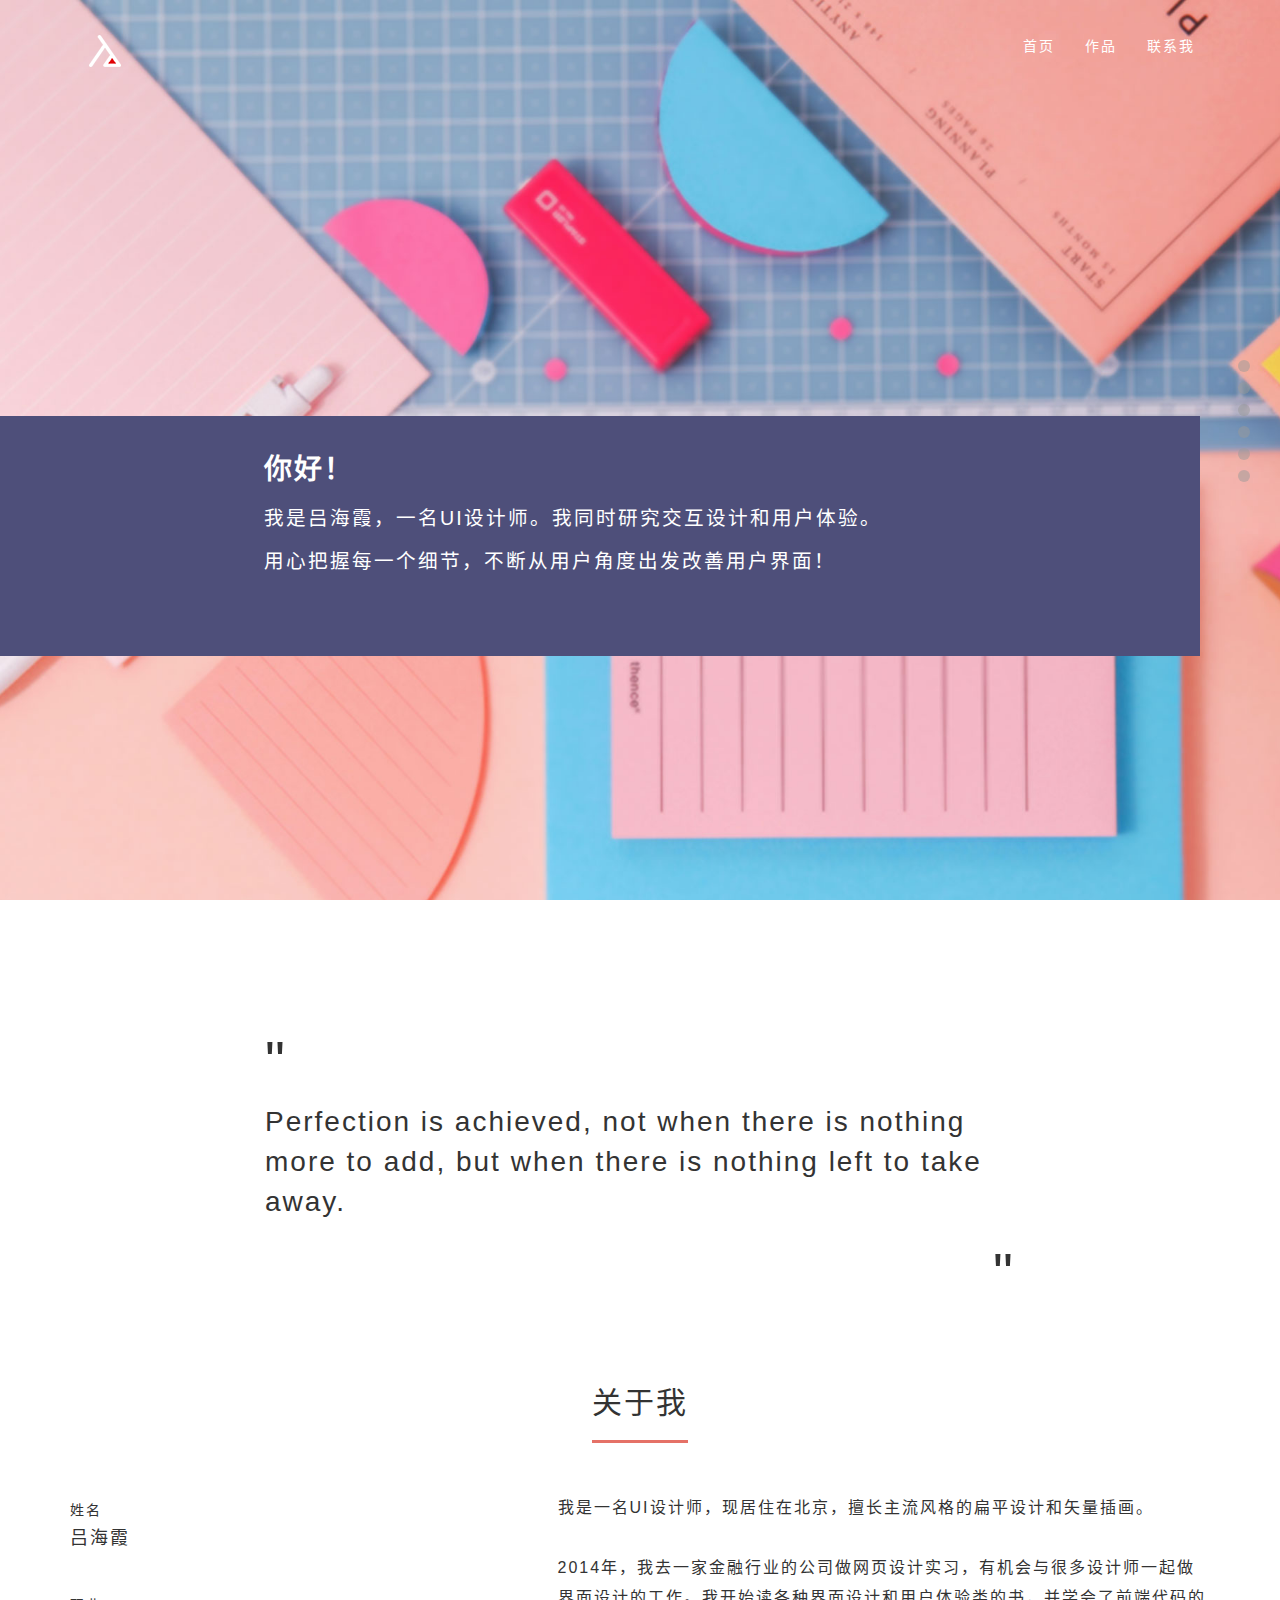
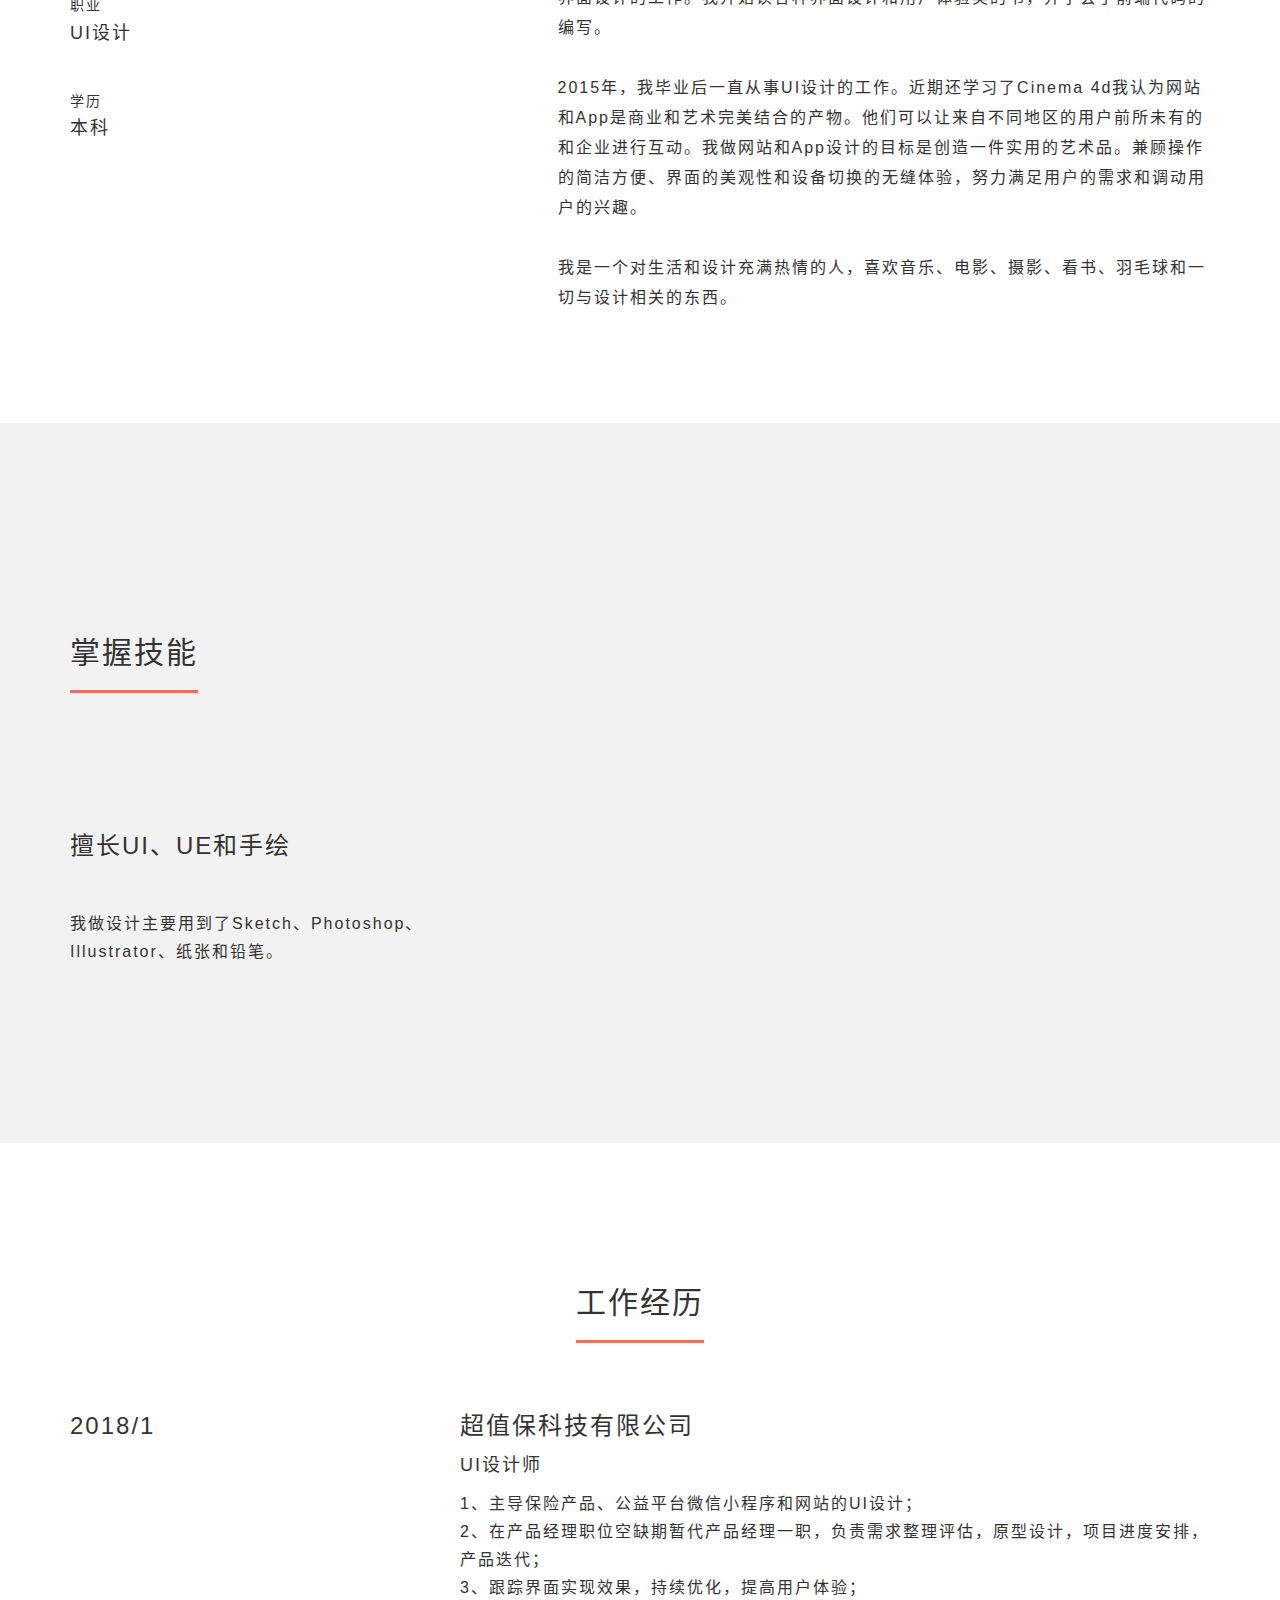
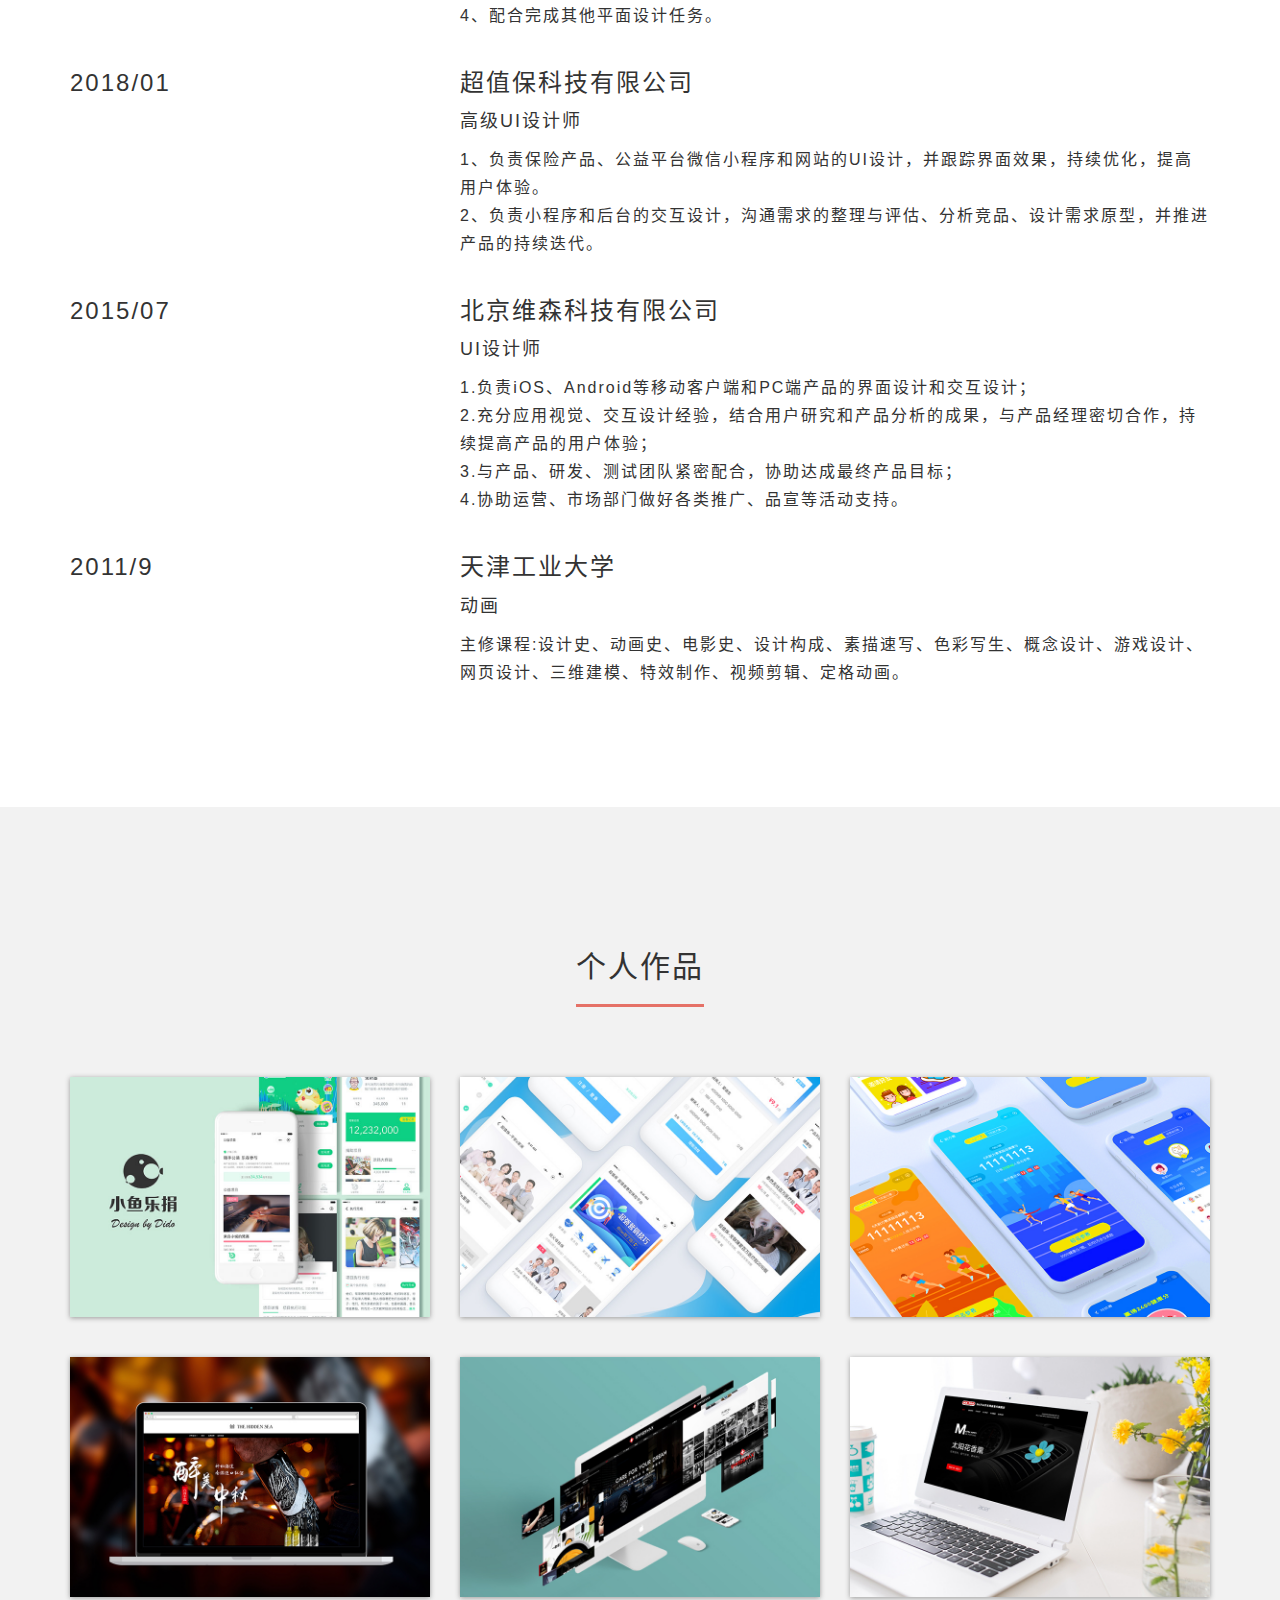
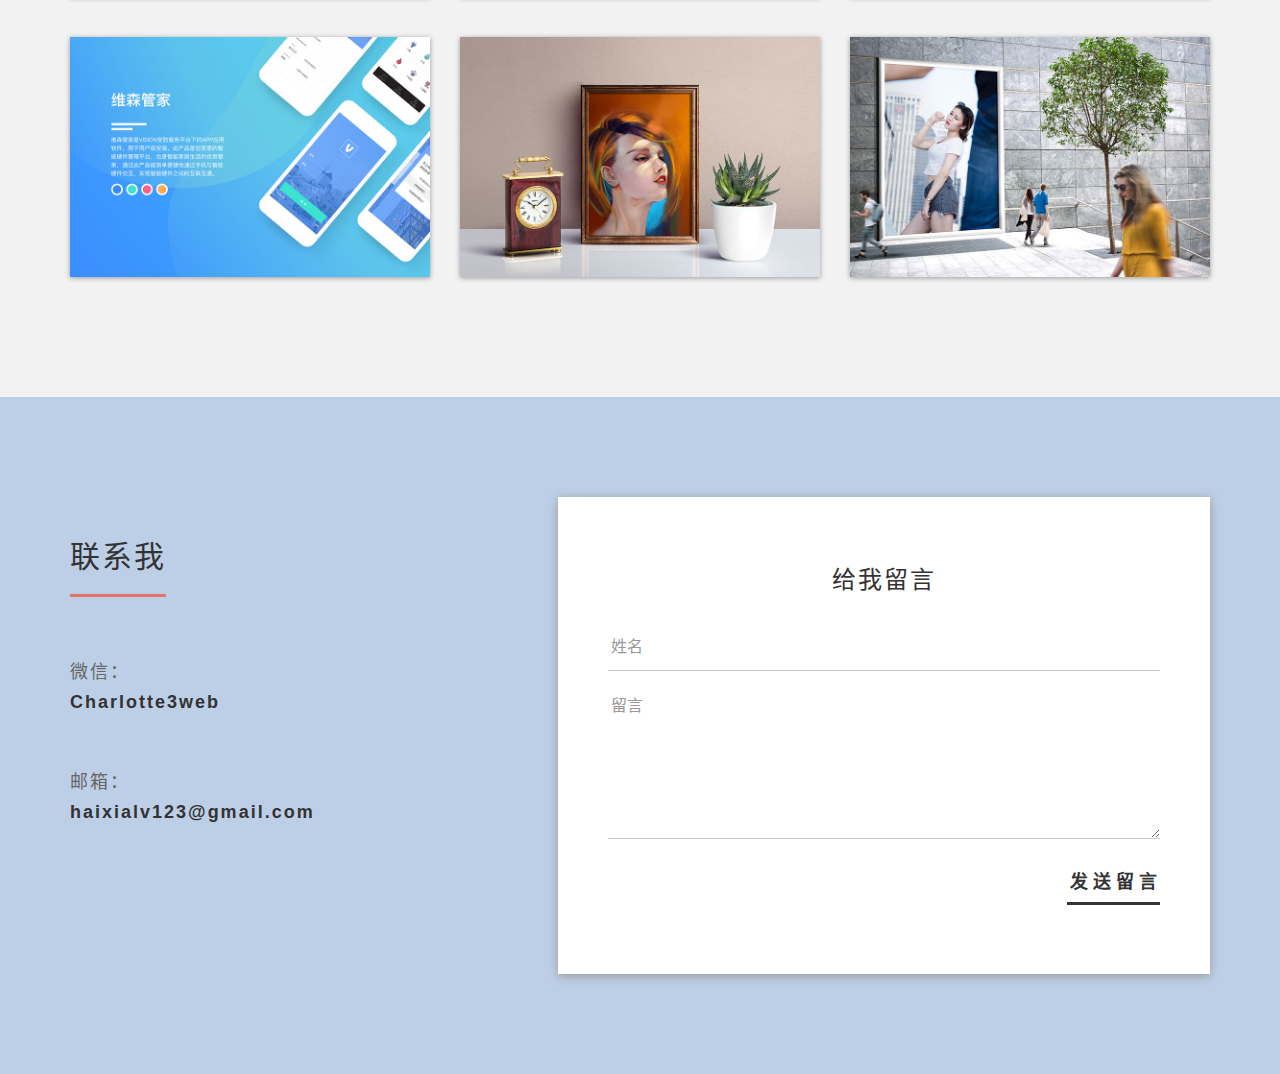
==== index.html @ aa34db51 "Update index.html" ====
<!DOCTYPE html>
<html lang="zh-CN">

	<head>
		<meta charset="utf-8">
		<meta http-equiv="X-UA-Compatible" content="IE=edge">
		<meta name="viewport" content="width=device-width, initial-scale=1">
		<!-- 上述3个meta标签*必须*放在最前面，任何其他内容都*必须*跟随其后！ -->
		<title>吕海霞|CV</title>
		<link rel="shortcut icon" href="favicon.ico" />
		<link rel="bookmark" href="favicon.ico" />

		<!-- Bootstrap -->
		<link href="css/bootstrap.css" rel="stylesheet">
		<!-- my css -->
		<link href="css/main.css" rel="stylesheet">
	</head>

	<body data-spy="scroll" data-target="#myScrollspy" data-offset="20">
		<!--侧边定位-->
		<nav id="myScrollspy">
			<ul class="nav nav-pills nav-stacked">
				<li>
					<a href="#item1" class="active"></a>
				</li>
				<li>
					<a href="#item2"></a>
				</li>
				<li>
					<a href="#item3"></a>
				</li>
				<li>
					<a href="#item4"></a>
				</li>
				<li>
					<a href="#item5"></a>
				</li>
				<li>
					<a href="#item6"></a>
				</li>
			</ul>
		</nav>
		<div id="item1">
			<!--nav-->
			<nav class="navbar navbar-inverse bg-transparent" id="navBar">
				<div class="container">
					<div class="navbar-header">
						<button type="button" class="navbar-toggle collapsed" data-toggle="collapse" data-target="#bs-example-navbar-collapse-1" aria-expanded="false">
				        <span class="sr-only">Toggle navigation</span>
				        <span class="icon-bar"></span>
				        <span class="icon-bar"></span>
				        <span class="icon-bar"></span>
				    </button>
						<a class="navbar-brand" href="index.html"><img src="img/logo-white.png" class="logo" /></a>
					</div>

					<div class="collapse navbar-collapse" id="bs-example-navbar-collapse-1">
						<ul class="nav navbar-nav navbar-right" id="menu">
							<li>
								<a href="index.html">首页 <span class="sr-only">(current)</span></a>
							</li>
							<li>
								<a href="#item5">作品</a>
							</li>
							<li>
								<a href="#item6">联系我</a>
							</li>
						</ul>
					</div>
				</div>
			</nav>
			<!--end nav-->

			<!--section 1-->
			<div class="auther-name">
				<div class="me container">
					<div class="row">
						<h1>你好！</h1>
						<p>我是吕海霞<span class="hid">，一名UI设计师。我同时研究交互设计和用户体验。</span></p>
						<p class="hid">用心把握每一个细节，不断从用户角度出发改善用户界面！</p>
					</div>
				</div>
			</div>
		</div>

		<!--about me-->
		<div class="container" id="item2">
			<div class="row">
				<blockquote class="col-md-offset-2 col-md-8">
					<h1>"</h1>Perfection is achieved, not when there is nothing more to add, but when there is nothing left to take away.
					<h1 class="text-right">"</h1></blockquote>
			</div>
			<div class="row">
				<div class="col-md-12 title">
					<h2>关于我</h2>
				</div>
			</div>
			<div class="row myself">

				<div class="col-md-5">
					<h5>姓名</h5>
					<h4>吕海霞</h4>
					<h5>职业</h5>
					<h4>UI设计</h4>
					<h5>学历</h5>
					<h4>本科</h4>
				</div>
				<div class="col-md-7">

					<p>我是一名UI设计师，现居住在北京，擅长主流风格的扁平设计和矢量插画。
						<span class="hid"><br/> <br/>2014年，我去一家金融行业的公司做网页设计实习，有机会与很多设计师一起做界面设计的工作。我开始读各种界面设计和用户体验类的书，并学会了前端代码的编写。</span>
						<br/> <br/><span class="hid">2015年，我毕业后一直从事UI设计的工作。近期还学习了Cinema 4d</span>我认为网站和App是商业和艺术完美结合的产物。他们可以让来自不同地区的用户前所未有的和企业进行互动。我做网站和App设计的目标是创造一件实用的艺术品。兼顾操作的简洁方便、界面的美观性和设备切换的无缝体验，努力满足用户的需求和调动用户的兴趣。
						<br/><br/> 我是一个对生活和设计充满热情的人，喜欢音乐、电影、摄影、看书、羽毛球和一切与设计相关的东西。
					</p>
				</div>
			</div>
		</div>

		<!--item3-->
		<div id="item3">
			<div class="container">
				<div class="row">
					<div class="col-md-4 title">
						<h2>掌握技能</h2>
						<h3>擅长UI、UE和手绘</h3>
						<p>我做设计主要用到了Sketch、Photoshop、Illustrator、纸张和铅笔。</p>
					</div>
					<div class="col-md-8">
						<div id="main"></div>
					</div>
				</div>
			</div>
		</div>

		<!--item4-->
		<div class="container" id="item4">
			<div class="row">
				<div class="col-md-12  title">
					<h2>工作经历</h2>
				</div>
			</div>
			
			<div class="row experience">
				<div class="col-md-4">
					<h3>2018/1</h3>
				</div>
				<div class="col-md-8">
					<h3>超值保科技有限公司</h3>
					<h4>UI设计师 </h4>
					<p> 1、主导保险产品、公益平台微信小程序和网站的UI设计；<br/>
					2、在产品经理职位空缺期暂代产品经理一职，负责需求整理评估，原型设计，项目进度安排，产品迭代；<br/>
					3、跟踪界面实现效果，持续优化，提高用户体验； <br/>
					4、配合完成其他平面设计任务。<br/>
					</p>
				</div>
			</div>
			
			<div class="row experience">
				<div class="col-md-4">
					<h3>2018/01</h3>
				</div>
				<div class="col-md-8">

					<h3>超值保科技有限公司</h3>
					<h4>高级UI设计师</h4>
					<p>
					1、负责保险产品、公益平台微信小程序和网站的UI设计，并跟踪界面效果，持续优化，提高用户体验。<br/>
2、负责小程序和后台的交互设计，沟通需求的整理与评估、分析竞品、设计需求原型，并推进产品的持续迭代。<br/>
					</p>
				</div>
			</div>
			<div class="row experience">
				<div class="col-md-4">
					<h3>2015/07</h3>
				</div>
				<div class="col-md-8">
					<h3>北京维森科技有限公司</h3>
					<h4>UI设计师  </h4>
					<p>
					1.负责iOS、Android等移动客户端和PC端产品的界面设计和交互设计；<br/>
					2.充分应用视觉、交互设计经验，结合用户研究和产品分析的成果，与产品经理密切合作，持续提高产品的用户体验；<br/>
					3.与产品、研发、测试团队紧密配合，协助达成最终产品目标；<br/>
					4.协助运营、市场部门做好各类推广、品宣等活动支持。<br/>
					</p>
				</div>
			</div>

			<div class="row experience">
				<div class="col-md-4">
					<h3>2011/9</h3>
				</div>
				<div class="col-md-8">
					<h3>天津工业大学</h3>
					<h4>动画</h4>
					<p> 主修课程:设计史、动画史、电影史、设计构成、素描速写、色彩写生、概念设计、游戏设计、网页设计、三维建模、特效制作、视频剪辑、定格动画。
					</p>
				</div>
			</div>
		</div>
		<!--item5-->
		<div id="item5">
			<div class="container">
				<div class="row">
					<div class="col-md-12  title">
						<h2>个人作品</h2>
					</div>

					<div class="col-lg-4 col-md-6 col-sm-12">
						<figure class="effect-pic">
							<img src="img/pic1.jpg" class="img-responsive">
							<figcaption class="text-center">
								<p>小鱼乐捐Applet</p>
								<a href="fish.html"></a>
							</figcaption>
						</figure>
					</div>
					
					<div class="col-lg-4 col-md-6 col-sm-12">
						<figure class="effect-pic">
							<img src="img/pic2.jpg" class="img-responsive">
							<figcaption class="text-center">
								<p>超值保Applet</p>
								<a href="chaozhibao.html"></a>
							</figcaption>
						</figure>
					</div>
					<div class="col-lg-4 col-md-6 col-sm-12">
						<figure class="effect-pic">
							<img src="img/pic3.jpg" class="img-responsive">
							<figcaption class="text-center">
								<p>步步得宝Applet</p>
								<a href="walk.html"> </a>
							</figcaption>
						</figure>
					</div>

					<div class="col-lg-4 col-md-6 col-sm-12">
						<figure class="effect-pic">
							<img src="img/pic4.jpg" class="img-responsive">
							<figcaption class="text-center">
								<p>神秘海道店铺</p>
								<a href="hiddensea.html"></a>
							</figcaption>
						</figure>
					</div>
					<div class="col-lg-4 col-md-6 col-sm-12">
						<figure class="effect-pic">
							<img src="img/pic5.jpg" class="img-responsive">
							<figcaption class="text-center">
								<p>史维克斯店铺</p>
								<a href="swissvax.html" class="work-protect"></a>
							</figcaption>
						</figure>
					</div>
					<div class="col-lg-4 col-md-6 col-sm-12">
						<figure class="effect-pic">
							<img src="img/pic6.jpg" class="img-responsive">
							<figcaption class="text-center">
								<p>曼芙丽店铺</p>
								<a href="mafra.html"> </a>
							</figcaption>
						</figure>
					</div>
					<div class="col-lg-4 col-md-6 col-sm-12">
						<figure class="effect-pic">
							<img src="img/pic7.jpg" class="img-responsive">
							<figcaption class="text-center">
								<p>家居安防APP</p>
								<a href="wood.html"> </a>
							</figcaption>
						</figure>
					</div>
					<div class="col-lg-4 col-md-6 col-sm-12">
						<figure class="effect-pic">
							<img src="img/pic8.jpg" class="img-responsive">
							<figcaption class="text-center">
								<p>插画作品</p>
								<a href="drawing.html"></a>
							</figcaption>
						</figure>
					</div>
					<div class="col-lg-4 col-md-6 col-sm-12">
						<figure class="effect-pic">
							<img src="img/pic9.jpg" class="img-responsive">
							<figcaption class="text-center">
								<p>摄影作品</p>
								<a href="photogragh.html"> </a>
							</figcaption>
						</figure>
					</div>
				</div>
			</div>
		</div>

		<!--item6-->
		<div id="item6">
			<div class="container">
				<div class="row">
					<div class="col-md-5 title">
						<h2>联系我</h2>
						<h4>微信：<br/><span>Charlotte3web</span></h4>
						<h4>邮箱：<br/><span>haixialv123@gmail.com</span></h4>
					</div>
					<div class="col-md-7">
						<form class="message" name="sendmail" action="mailto:ying119@outlook.com">
							<h3 class="text-center">给我留言</h3>
							<div class="form-group">
								<input name='subject' type="text" class="form-control" id="inputName" placeholder="姓名">
							</div>
							<div class="form-group">
								<textarea name='body' type='text' value='use mailto sample' class="form-control message-text" placeholder="留言" rows="5"></textarea>
							</div>
							<button type="submit" class="btn btn-default sent">发&nbsp;送&nbsp;留&nbsp;言</button>
						</form>
					</div>
				</div>
			</div>
		</div>
		<!-- jQuery (necessary for Bootstrap's JavaScript plugins) -->
		<script src="js/jquery.min.js"></script>

		<!-- Include all compiled plugins (below), or include individual files as needed -->
		<script src="js/bootstrap.min.js"></script>

		<!--echarts-->
		<script src="js/echarts.js"></script>
		<script src="js/bar.js"></script>
		<script src="js/show_echarts.js"></script>

		<!-- my js -->
		<script src="js/my.js"></script>

		<!--[if lt IE 9]>
      <script src="//cdn.bootcss.com/html5shiv/3.7.2/html5shiv.min.js"></script>
      <script src="//cdn.bootcss.com/respond.js/1.4.2/respond.min.js"></script>
    <![endif]-->
	</body>

</html>
---- css/main.css ----
/*body*/

@media screen and (max-width: 767px) {
	.me p {
		padding-top: 0.3em;
		font-size: 1.8em;
		line-height: 1.6em;
	}
	.me h1 {
		margin-top: 1.2em;
		font-weight: bold;
		font-size: 3em;
	}
	#item1 {
		background-image: url(../img/bg-sm.jpg);
	}
	#menu a {
		border-bottom: 1px solid #ccc;
	}
	.bg-white {
		background: url(../img/bg-sm-nav.jpg);
	}
	.auther-name {
		width: 100%;
		height: 100%;
		top: 0;
		bottom: 0;
		right: 0;
		left: 0;
	}
	.me {
		height: 50%;
		width: 100%;
		text-align: center;
		top: 40%;
		bottom: 0;
		right: 0;
		left: 0;
	}
	.hid {
		display: none;
	}
	.me h1 {
		margin-top: 1.2em;
		line-height: 1.0em;
		margin-bottom: 0;
		margin-left: 10px;
	}
	blockquote {
		font-size: 2em;
	}
}

@media screen and (min-width: 768px) and (max-width:1899px) {
	.me p {
		padding-top: 0.3em;
		font-size: 1.4em;
		line-height: 1.4em;
	}
	.me h1 {
		margin-top: 1.2em;
		font-weight: bold;
		font-size: 2em;
	}
	#item1 {
		background-image: url(../img/bg.jpg);
	}
	.bg-white {
		background: url(../img/bg-nav.jpg);
	}
	.auther-name {
		width: 1200px;
		height: 240px;
		top: 36%;
		bottom: 0;
		right: 0;
		left: 0;
		background: #4e4f7a;
	}
	.me {
		height: 280px;
		width: 56%;
		min-width: 500px;
		top: 0;
		bottom: 0;
		right: 0;
		left: 0;
	}
	.me h1 {
		line-height: 1.4em;
	}
	blockquote {
		font-size: 2em;
	}
}

@media screen and (max-width: 1899px) {
	#item2,
	#item3,
	#item4,
	#item5,
	#item6 {
		padding-top: 100px;
		padding-bottom: 100px;
	}
}

@media screen and (min-width: 1900px) {
	#item2,
	#item3,
	#item4,
	#item5,
	#item6 {
		padding: 150px 0;
	}
	.me {
		margin: auto 0 auto 20%;
	}
	.me p {
		padding-top: 0.3em;
		font-size: 1.8em;
		line-height: 1.6em;
	}
	.me h1 {
		margin-top: 1.2em;
		font-weight: bold;
		font-size: 3em;
	}
	#item1 {
		background-image: url(../img/bg.jpg);
	}
	.bg-white {
		background: url(../img/bg-nav.jpg);
	}
	.auther-name {
		min-width: 500px;
		height: 380px;
		top: 40%;
		bottom: 0;
		right: 0;
		left: 0;
		background: #4e4f7a;
	}
	.me {
		height: 380px;
		width: 56%;
		min-width: 500px;
		top: 0;
		bottom: 0;
		right: 0;
		left: 0;
	}
	.me h1 {
		line-height: 1.8em;
	}
	blockquote {
		font-size: 3em;
	}
}

@media screen and (min-width: 1601px) {
	.container {
		width: 1400px;
	}
	.saying {
		width: 600px;
		margin: 0 auto;
	}
}

@media screen and (max-width: 991px) {
	#item3 .title {
		text-align: center;
	}
}

@media screen and (min-width: 992px) {
	#item3 h3 {
		margin-top: 90px;
		margin-bottom: 50px;
	}
}

body,
a {
	font-family: Tahoma, Arial, Helvetica, "Microsoft YaHei New", "Microsoft Yahei", "微软雅黑", STXihei, "华文细黑", SimSun, 宋体, sans-serif;
	;
}

body {
	background-repeat: no-repeat;
	background-size: 100%;
	letter-spacing: 2px;
}

.title h2 {
	display: inline-block;
	padding-bottom: 10px;
	border-bottom: 3px solid #e57167;
	margin-bottom: 50px;
	height: 80px;
	line-height: 80px;
}

#item2 .title,
#item4 .title,
#item5 .title {
	text-align: center;
}

p {
	font-size: 16px;
	line-height: 28px;
}


/*sidebar*/

#myScrollspy {
	position: fixed;
	top: 40%;
	right: 30px;
}

.nav-pills> li.active> a,
.nav-pills> li.active> a:hover,
.nav-pills> li.active> a:focus {
	background-color: #e10000;
}

.nav-pills> li> a {
	border-radius: 50%;
	background-color: #999;
	padding: 6px;
	margin-bottom: 10px;
	opacity: 0.5;
}


/*nav*/

#navBar {
	border-radius: 0;
}

.bg-transparent {
	background-color: rgba(255, 255, 255, 0);
}

.navbar-inverse .navbar-toggle {
	border: none;
}

.navbar-inverse .navbar-toggle:hover,
.navbar-inverse .navbar-toggle:focus {
	background-color: rgba(255, 255, 255, 0);
}

.navbar-inverse .navbar-toggle:hover .icon-bar,
.navbar-inverse .navbar-toggle:focus .icon-bar {
	background-color: #ccc;
}

.navbar-inverse .navbar-collapse,
.navbar-inverse .navbar-form {
	border-color: #fff;
}

.navbar {
	min-height: 80px;
	border: 1px solid transparent;
	margin-bottom: 0;
	text-align: center;
}

.navbar-toggle {
	padding: 9px 10px;
	margin-top: 32px;
	margin-right: 15px;
	margin-bottom: 32px;
}

.navbar-brand {
	padding: 34px;
}

.navbar-nav {
	margin: 0px -15px;
}

#menu a {
	color: #fff;
	line-height: 60px;
	background-color: transparent;
}

#menu a:hover {
	color: #e57167;
}

#menu a:active {
	color: #e10000;
}


/*section1*/

html,
body,
#item1 {
	height: 100%;
	margin: 0;
}

#item1 {
	background-position: center 0;
	background-repeat: no-repeat;
	background-size: cover;
	-webkit-background-size: cover;
	-o-background-size: cover;
	zoom: 1;
	background-attachment: fixed;
	width: 100%;
}

.auther-name {
	position: relative;
}

.me {
	position: absolute;
	color: #fff;
}

blockquote {
	text-justify: inter-ideograph;
	border: none;
}

blockquote h1 {
	font-size: 2em;
}


/*item2*/

.myself h4 {
	margin-top: 10px;
	margin-bottom: 50px;
}

.myself P {
	line-height: 30px;
}


/*item3*/

#item3 {
	background-color: #f2f2f2;
}

#main {
	height: 520px;
}

#item3 h2 {
	margin-top: 90px;
}


/*item4*/

#item4 h4 {
	height: 30px;
	line-height: 30px;
}

#item4 p {
	margin-bottom: 20px;
}


/*item5*/

#item5 {
	background-color: #f2f2f2;
}

figure {
	overflow: hidden;
	position: relative;
	width: 100%;
	box-shadow: 0 1px 5px #999;
	margin-top: 20px;
	margin-bottom: 20px;
}

.grid {
	transform: scale(1.5 1.5) translate(0, -50px);
}

figure:hover img,
figure:focus img {
	transition: width 1s, height 1s, opacity 1s;
	-moz-transition: width 1s, height 1s, opacity 1s, -moz-transform 1s;
	/* Firefox 4 */
	-webkit-transition: width 1s, height 1s, opacity 1s, -webkit-transform 1s;
	/* Safari and Chrome */
	-o-transition: width 1s, height 1s, opacity 1s, -o-transform 1s;
	/* Opera */
	transform: scale(1.1, 1.1);
	width: 100%;
	opacity: 0.3;
}

figcaption {
	color: #666;
	text-align: center;
}

figcaption p {
	opacity: 0;
	font-size: 40px;
}

figure:hover figcaption p {
	transition: opacity 1s;
	-moz-transition: opacity 1s, -moz-transform 1s;
	/* Firefox 4 */
	-webkit-transition: opacity 1s, -webkit-transform 1s;
	/* Safari and Chrome */
	-o-transition: opacity 1s, -o-transform 1s;
	/* Opera */
	margin-top: 22%;
	opacity: 1;
}

figcaption a {
	opacity: 0;
}

figcaption a,
figcaption {
	top: 0;
	left: 0;
	width: 100%;
	height: 100%;
	position: absolute;
}


/*item6*/

#item6 {
	background-color: #bdcfe7;
}

#item6 h4 {
	color: #666;
	margin-bottom: 50px;
	line-height: 30px;
}

#item6 h4 span {
	color: #333;
	font-weight: bold;
}

.message {
	box-shadow: 0 2px 10px #999;
	padding: 50px 50px 120px;
	background-color: #fff;
	clear: both;
}

.message h3 {
	padding-bottom: 20px;
}

.form-control {
	height: 48px;
	font-size: 16px;
	color: #333;
	border: none;
	border-bottom: 1px solid #ccc;
	border-radius: 0;
	padding: 6px 3px;
	box-shadow: none;
}

.form-control:focus {
	border: none;
	border-bottom: 1px solid #66afe9;
	box-shadow: none;
}

.message-text {
	line-height: 28px;
}

.sent {
	float: right;
	font-weight: bold;
	margin-top: 10px;
}

.btn-default {
	font-size: 18px;
	color: #333;
	background-color: #fff;
	border: none;
	border-bottom: 3px solid #333;
	border-radius: 0;
	padding: 6px 3px;
}

.btn-default:hover,
.btn-default:active:hover {
	color: #66afe9;
	background-color: #fff;
	border-color: #66afe9;
}

.btn-default:focus,
.btn-default:active:focus {
	color: #286090;
	background-color: #fff;
	border: none;
	border-bottom: 3px solid #286090;
	outline: none;
}

.btn-default:active {
	color: #286090;
	background-color: #fff;
	border-color: #286090;
	box-shadow: none;
}


/*展示图片*/

.pic-show2 {
	width: 100%;
	background: #fff;
	text-align: center;
}

.protect {
	margin: 0 auto;
}


/*====================================================
	作品
====================================================*/


/* main */

.bg-gray {
	background-color: #e4e4e4;
	
}

.margin-top {
	margin-top: 60px;
}

.work {
	padding: 50px;
	margin-bottom: 30px;
	background-color: #fff;
}

.mafra .work .img-responsive{
	margin-bottom: 0px;
	box-shadow: none;
}
.work .img-responsive{
	margin-bottom: 30px;
	box-shadow: 0 1px 0px #f8f8f8;
}

.my-pic {
	margin: 60px auto 20px;
	box-shadow: 0 1px 3px #e6e6e6;
}

.shadow {
	box-shadow: 0 1px 2px #ccc;
}

.date-sm {
	font-size: 1em;
	color: #999;
	height: 24px;
}


/* right */

.mybox {
	height: 412px;
	padding-top: 60px;
	position: relative;
}

.myself-text {
	width: 100%;
	height: 100%;
	position: absolute;
	top: 20%;
	left: 0;
}

.my-photo {
	width: 40%;
	max-width: 120px;
}

.color-red {
	width: 100%;
	background: #e57167;
	height: 39%;
	position: absolute;
	top: 0;
	left: 0;
}

.myself-text h4 {
	font-size: 1em;
	color: #666;
	padding-top: 20px;
}

.myself-text h5 {
	font-size: 1.2em;
	padding-top: 20px;
}

.line {
	border-bottom: 1px solid #e4e4e4;
	height: 68px
}

.work-title {
	height: 48px;
	border-bottom: 1px solid #e57167;
	display: inline-block;
	*display: inline;
	*zoom: 1;
}

.recommend-work {
	margin-top: 18px;
}

.recommend-work a {
	color: #333;
	line-height: 36px;
	font-size: 1.2em;
}

.recommend-work a:hover {
	text-decoration: none;
	color: #e57167;
}

.recommend-work a:active {
	color: #e10000;
}


/* footer */

.footer {
	background-color: #666;
	margin-top: 80px;
	padding: 30px 0;
}

.copyright {
	color: #999;
	font-size: 1.2em;
}

.copyright img {
	margin-top: -4px;
}
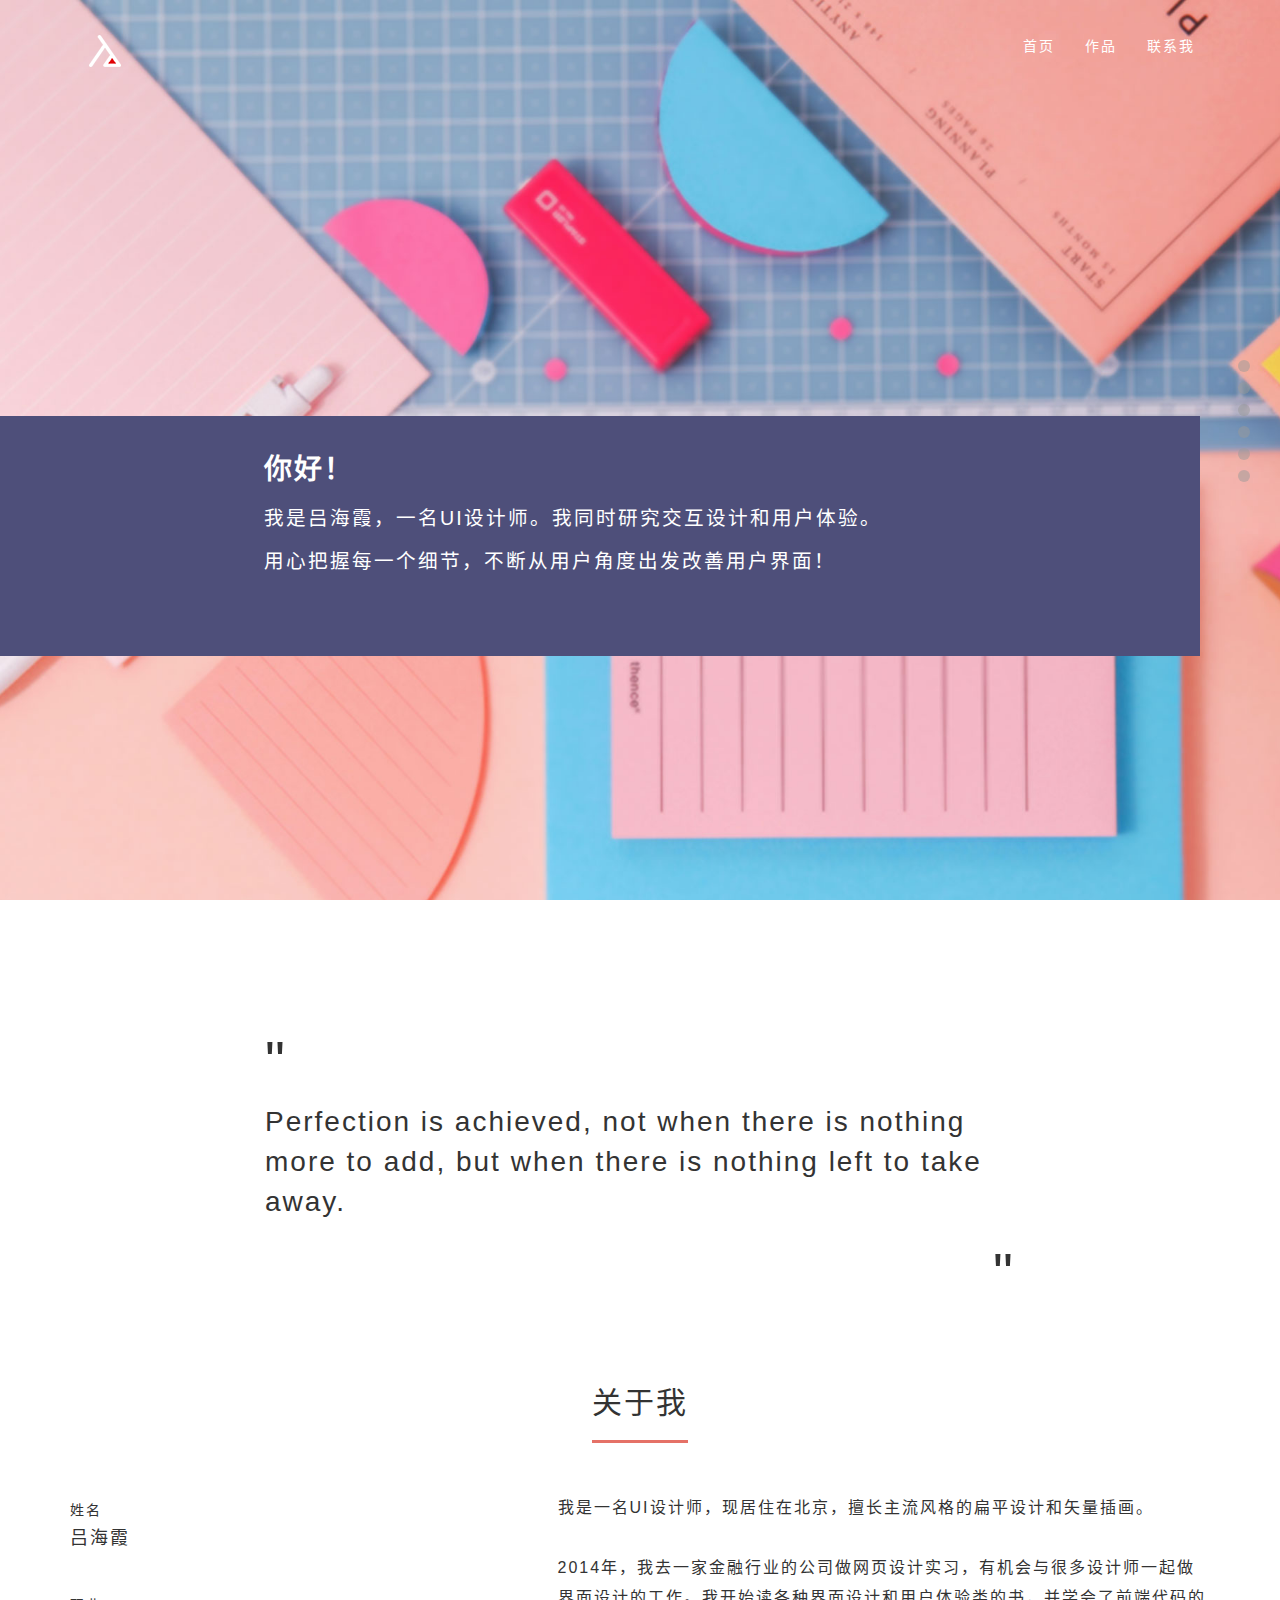
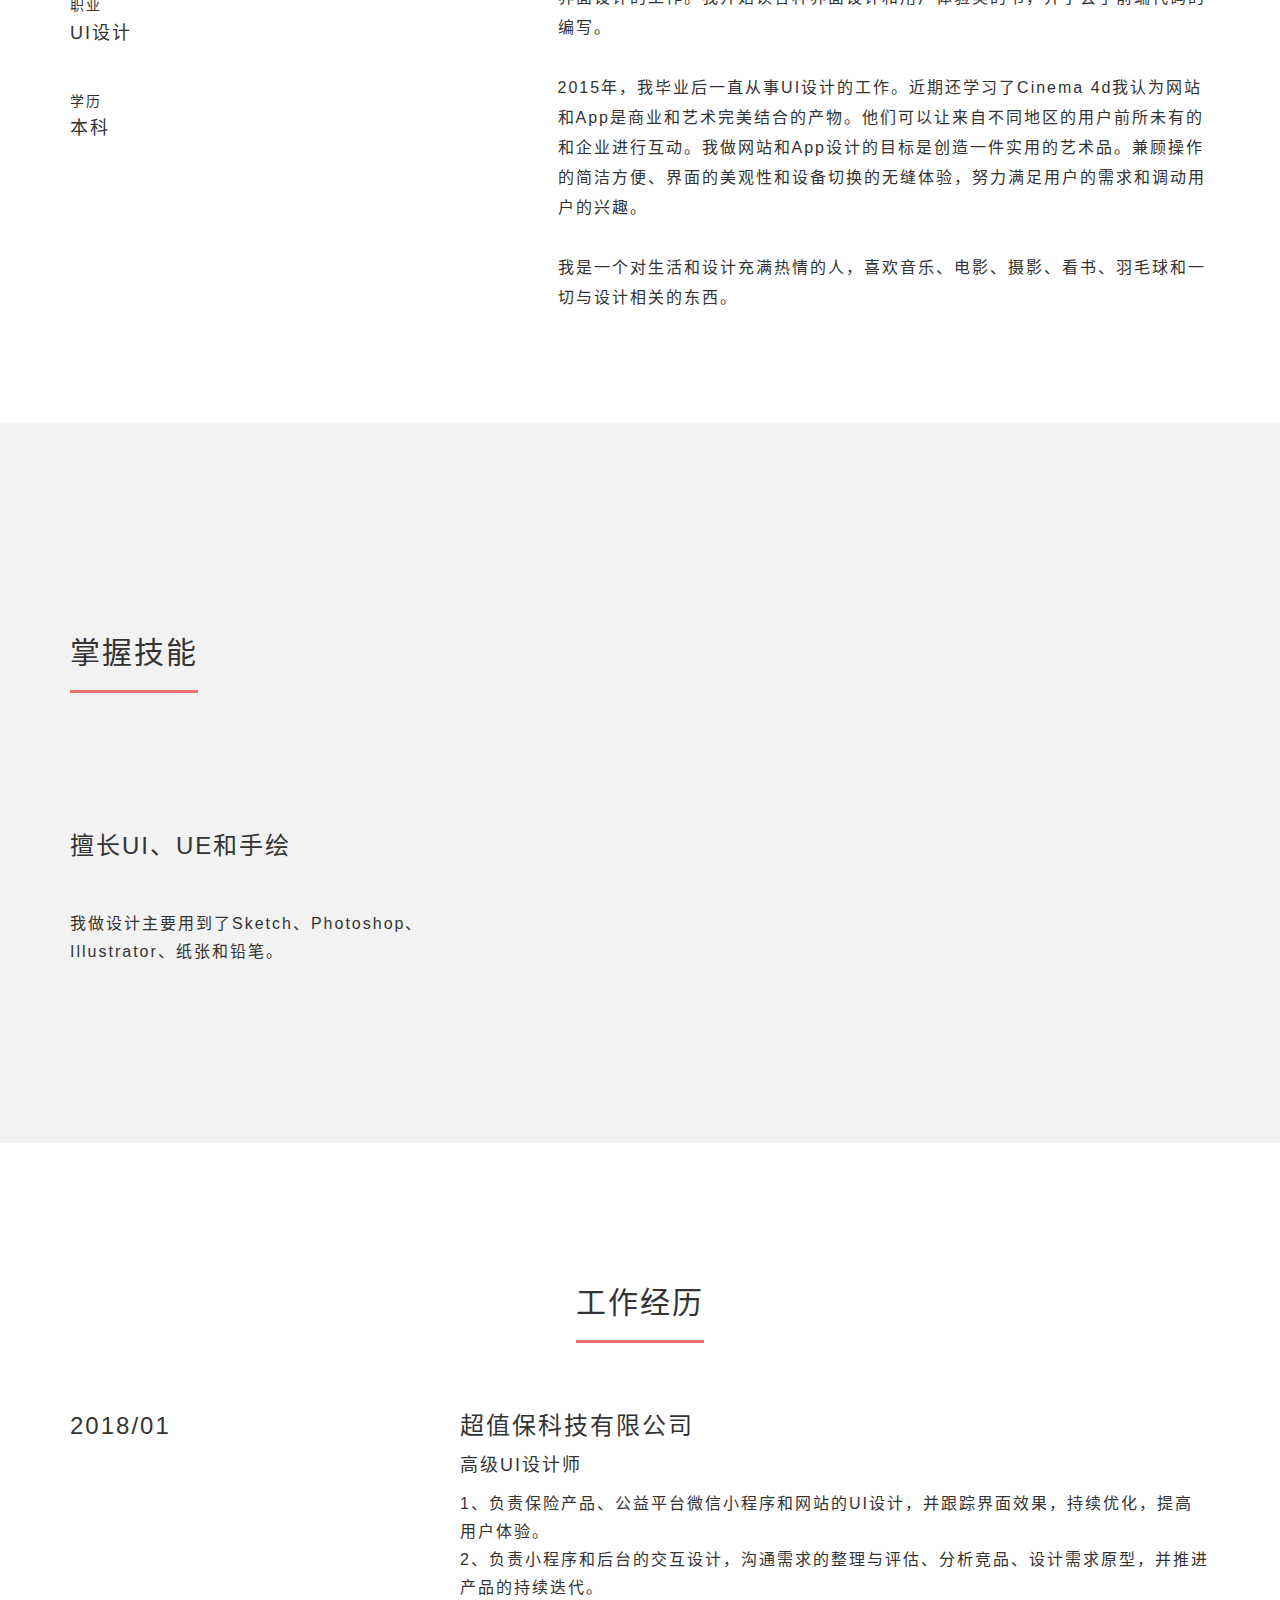
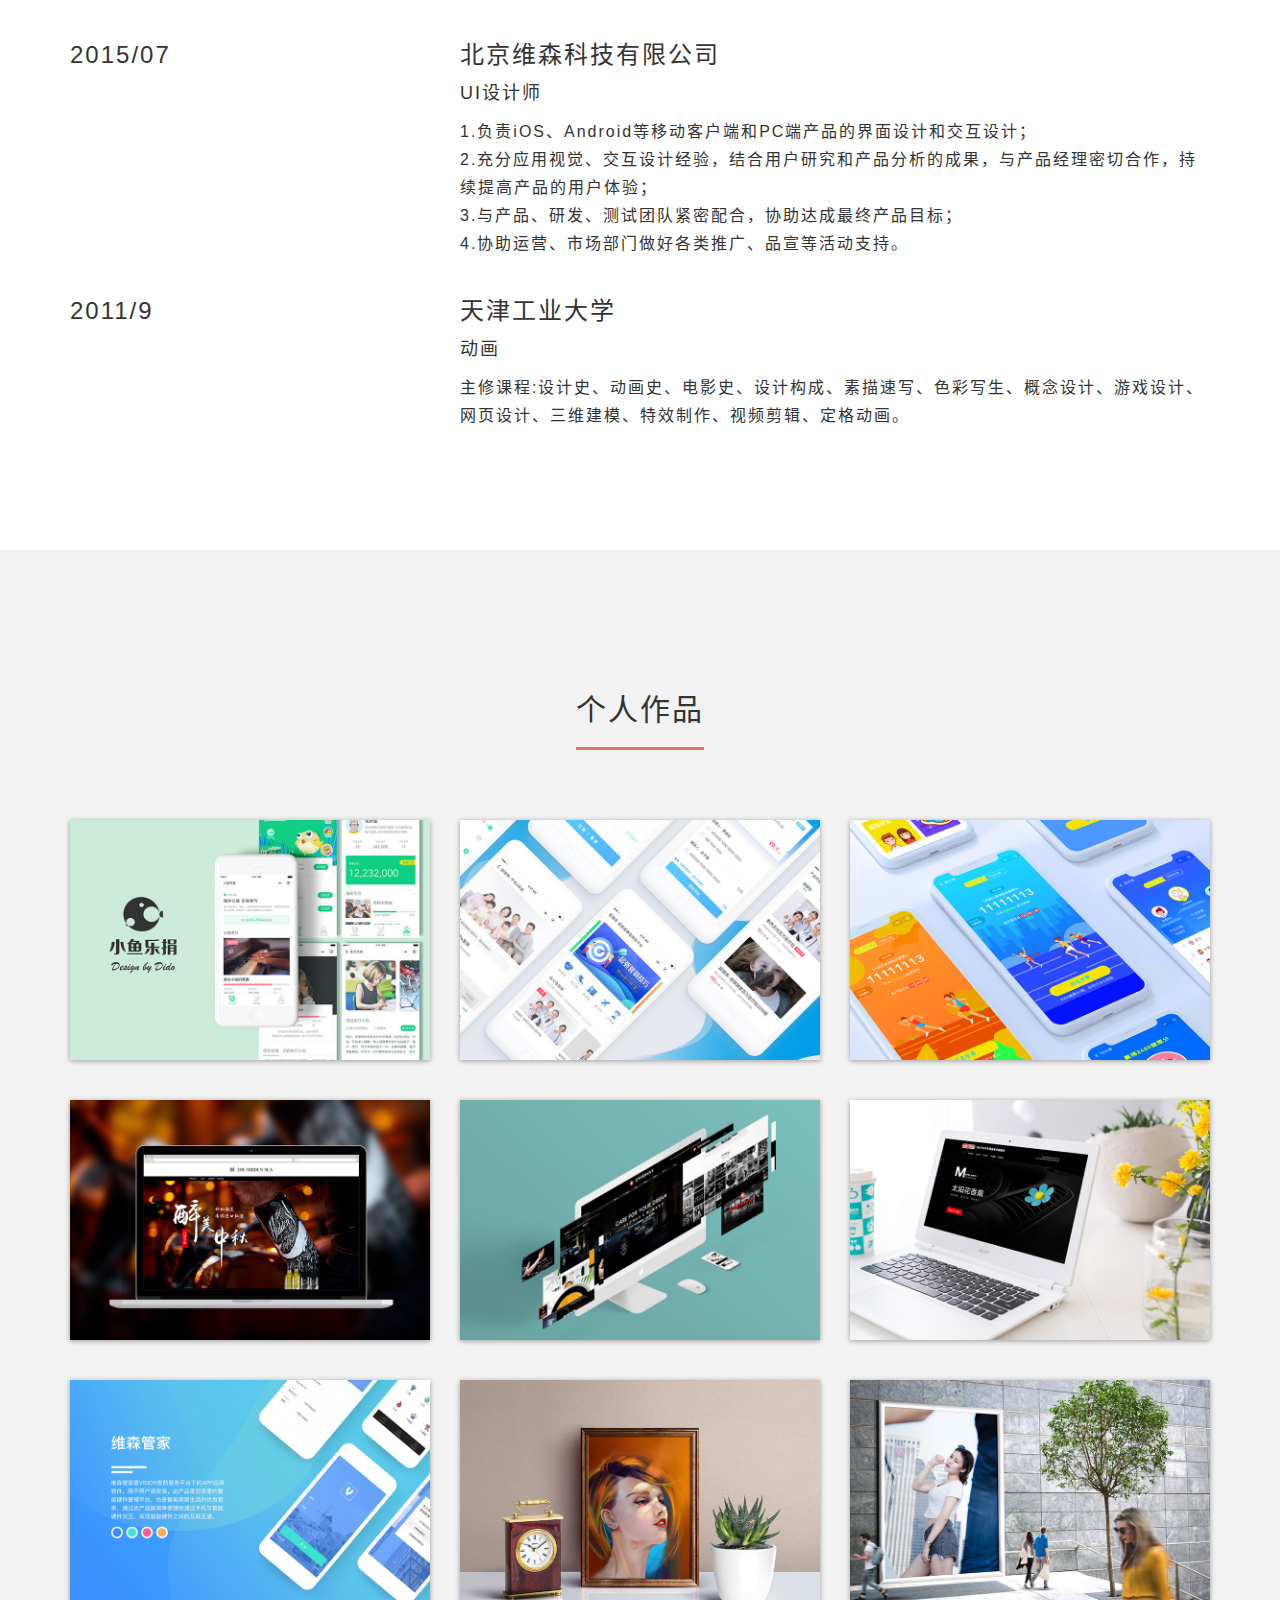
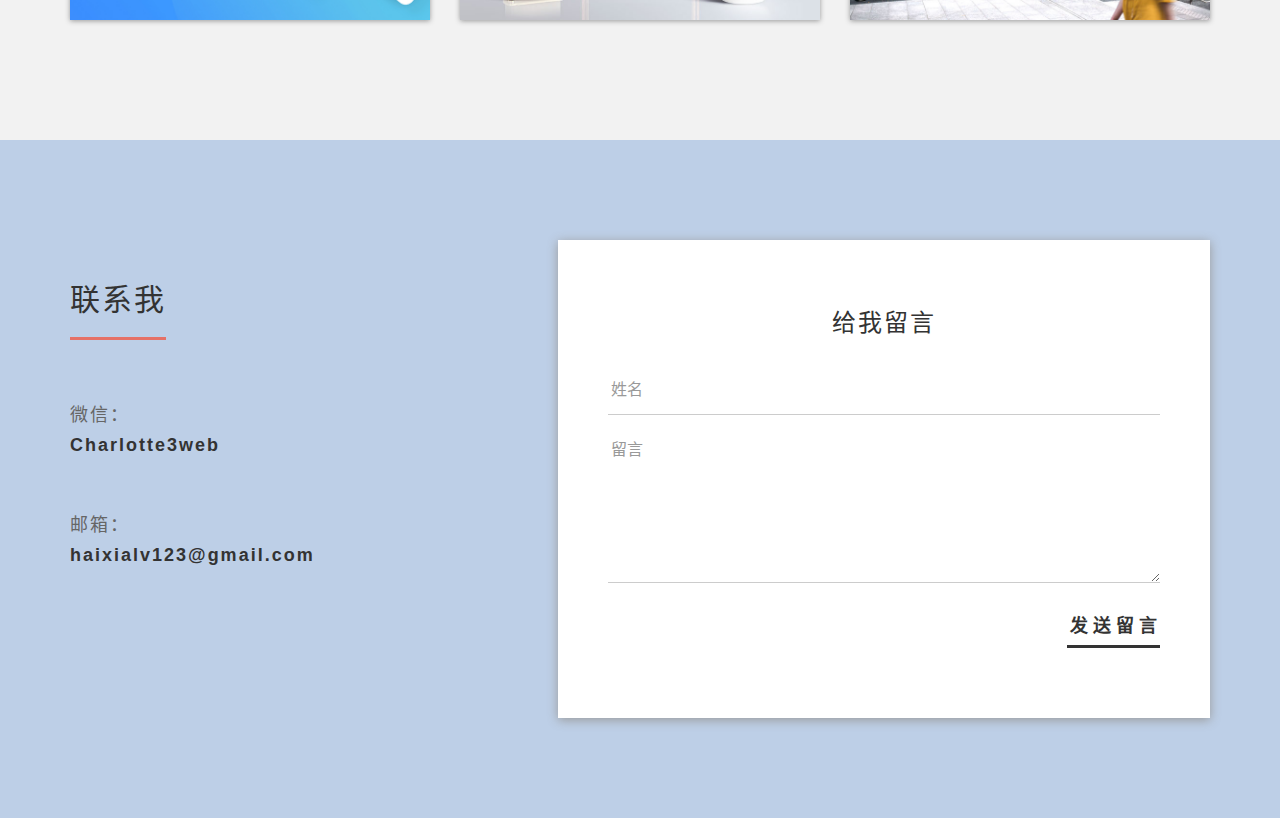
==== commit a3483d3b: "Update index.html" ====
--- a/index.html
+++ b/index.html
@@ -142,21 +142,6 @@
 			
 			<div class="row experience">
 				<div class="col-md-4">
-					<h3>2018/1</h3>
-				</div>
-				<div class="col-md-8">
-					<h3>超值保科技有限公司</h3>
-					<h4>UI设计师 </h4>
-					<p> 1、主导保险产品、公益平台微信小程序和网站的UI设计；<br/>
-					2、在产品经理职位空缺期暂代产品经理一职，负责需求整理评估，原型设计，项目进度安排，产品迭代；<br/>
-					3、跟踪界面实现效果，持续优化，提高用户体验； <br/>
-					4、配合完成其他平面设计任务。<br/>
-					</p>
-				</div>
-			</div>
-			
-			<div class="row experience">
-				<div class="col-md-4">
 					<h3>2018/01</h3>
 				</div>
 				<div class="col-md-8">
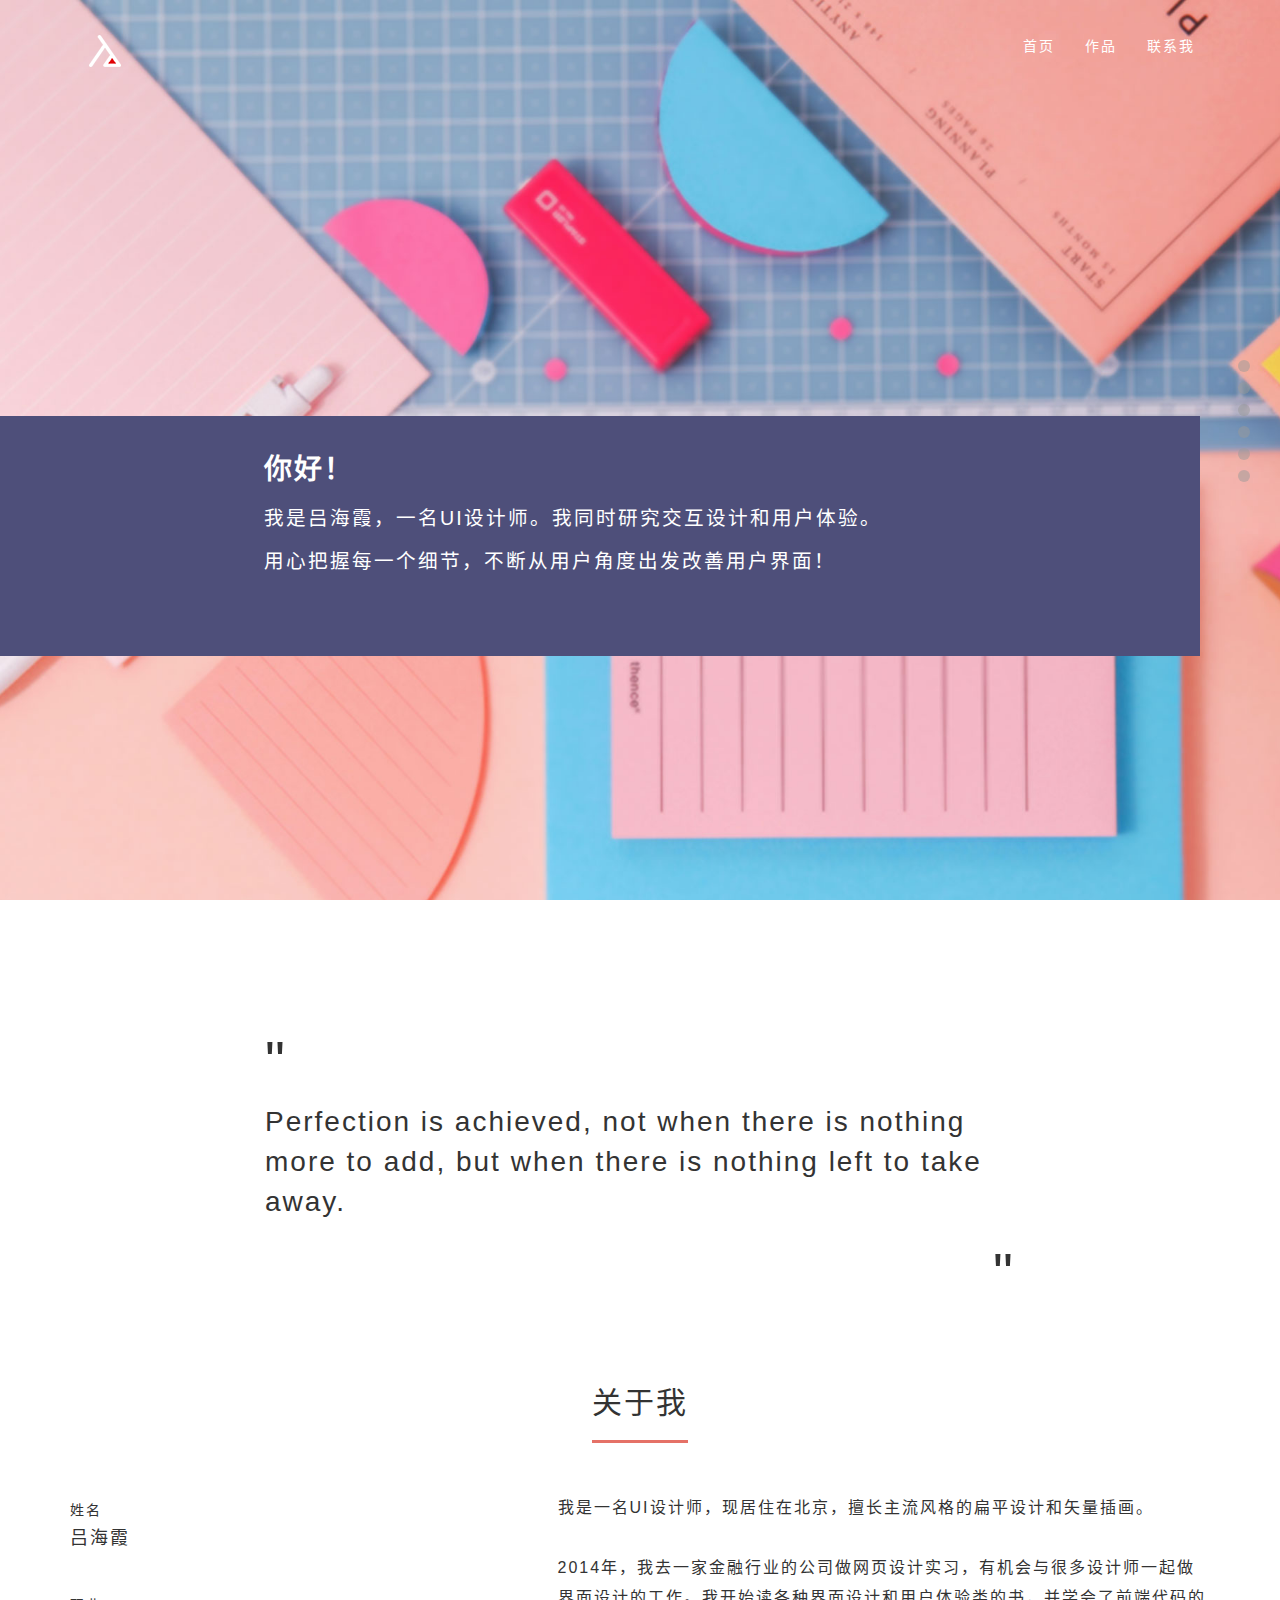
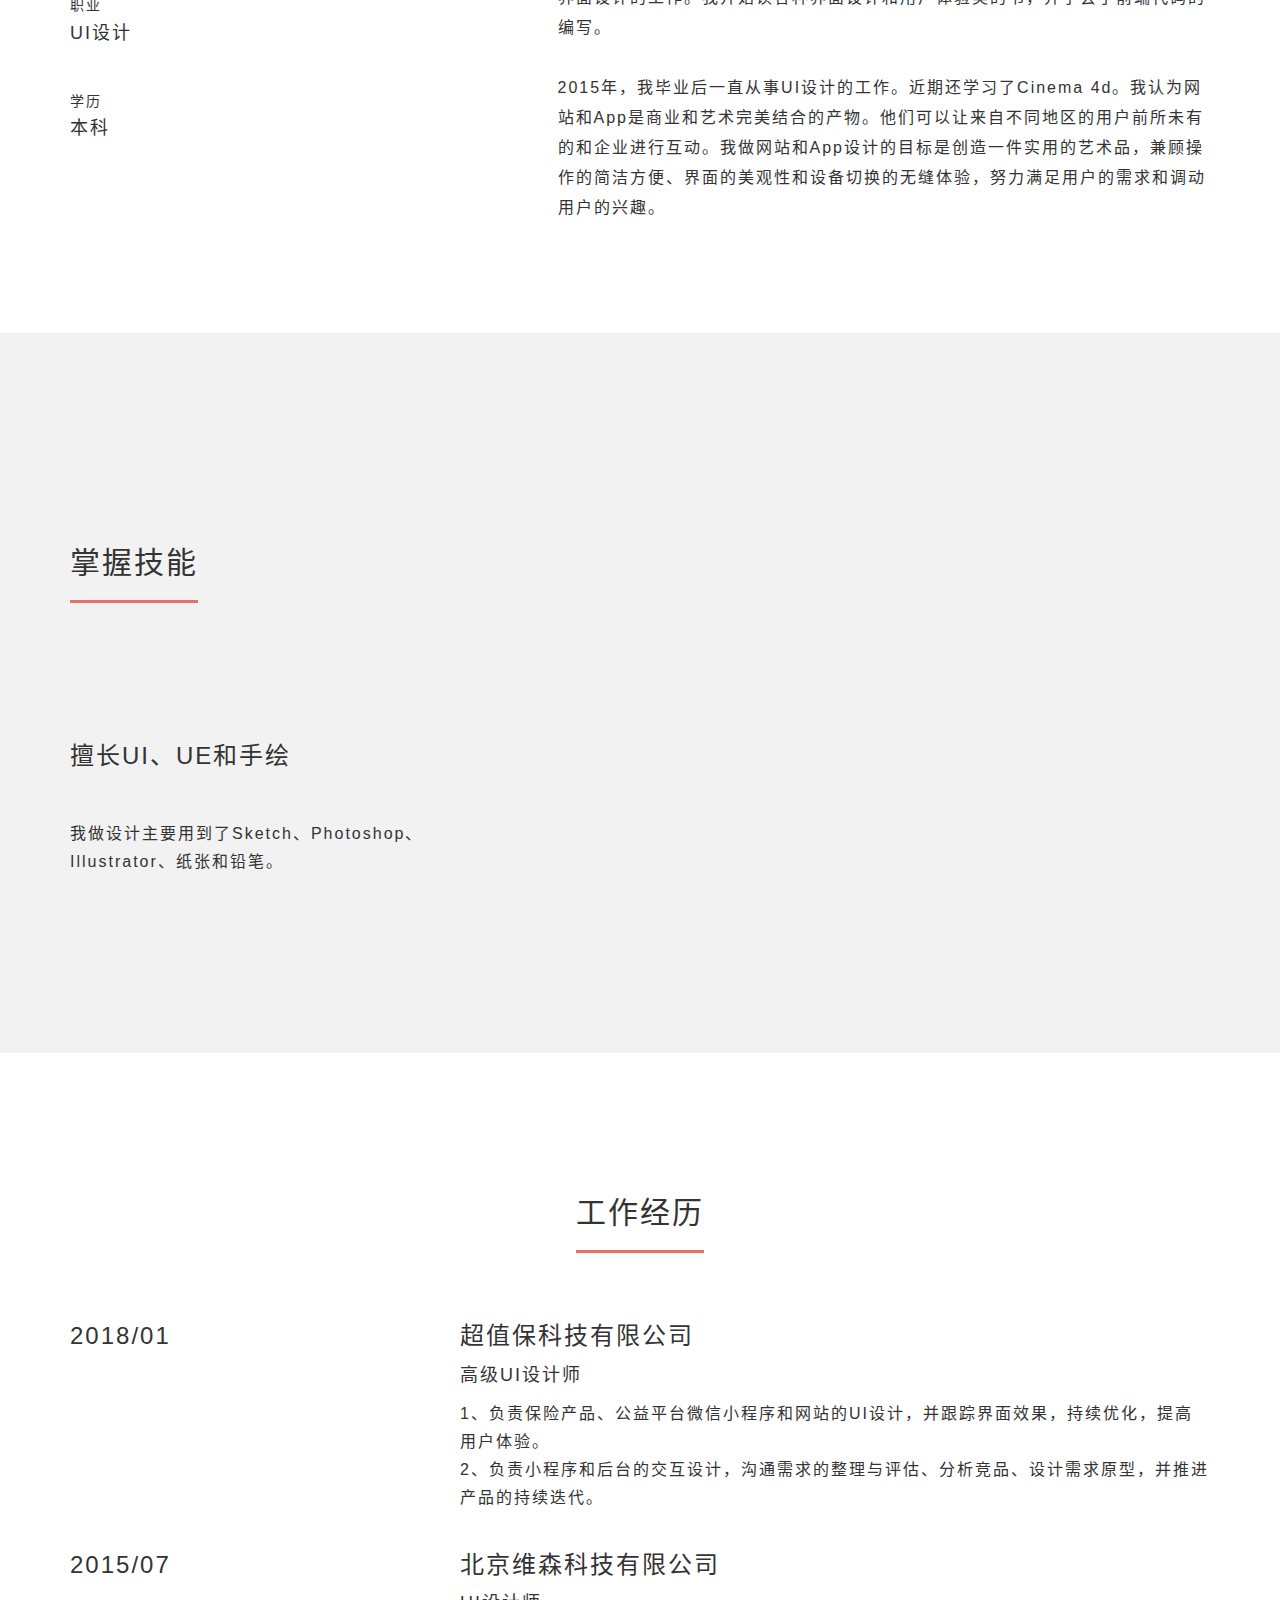
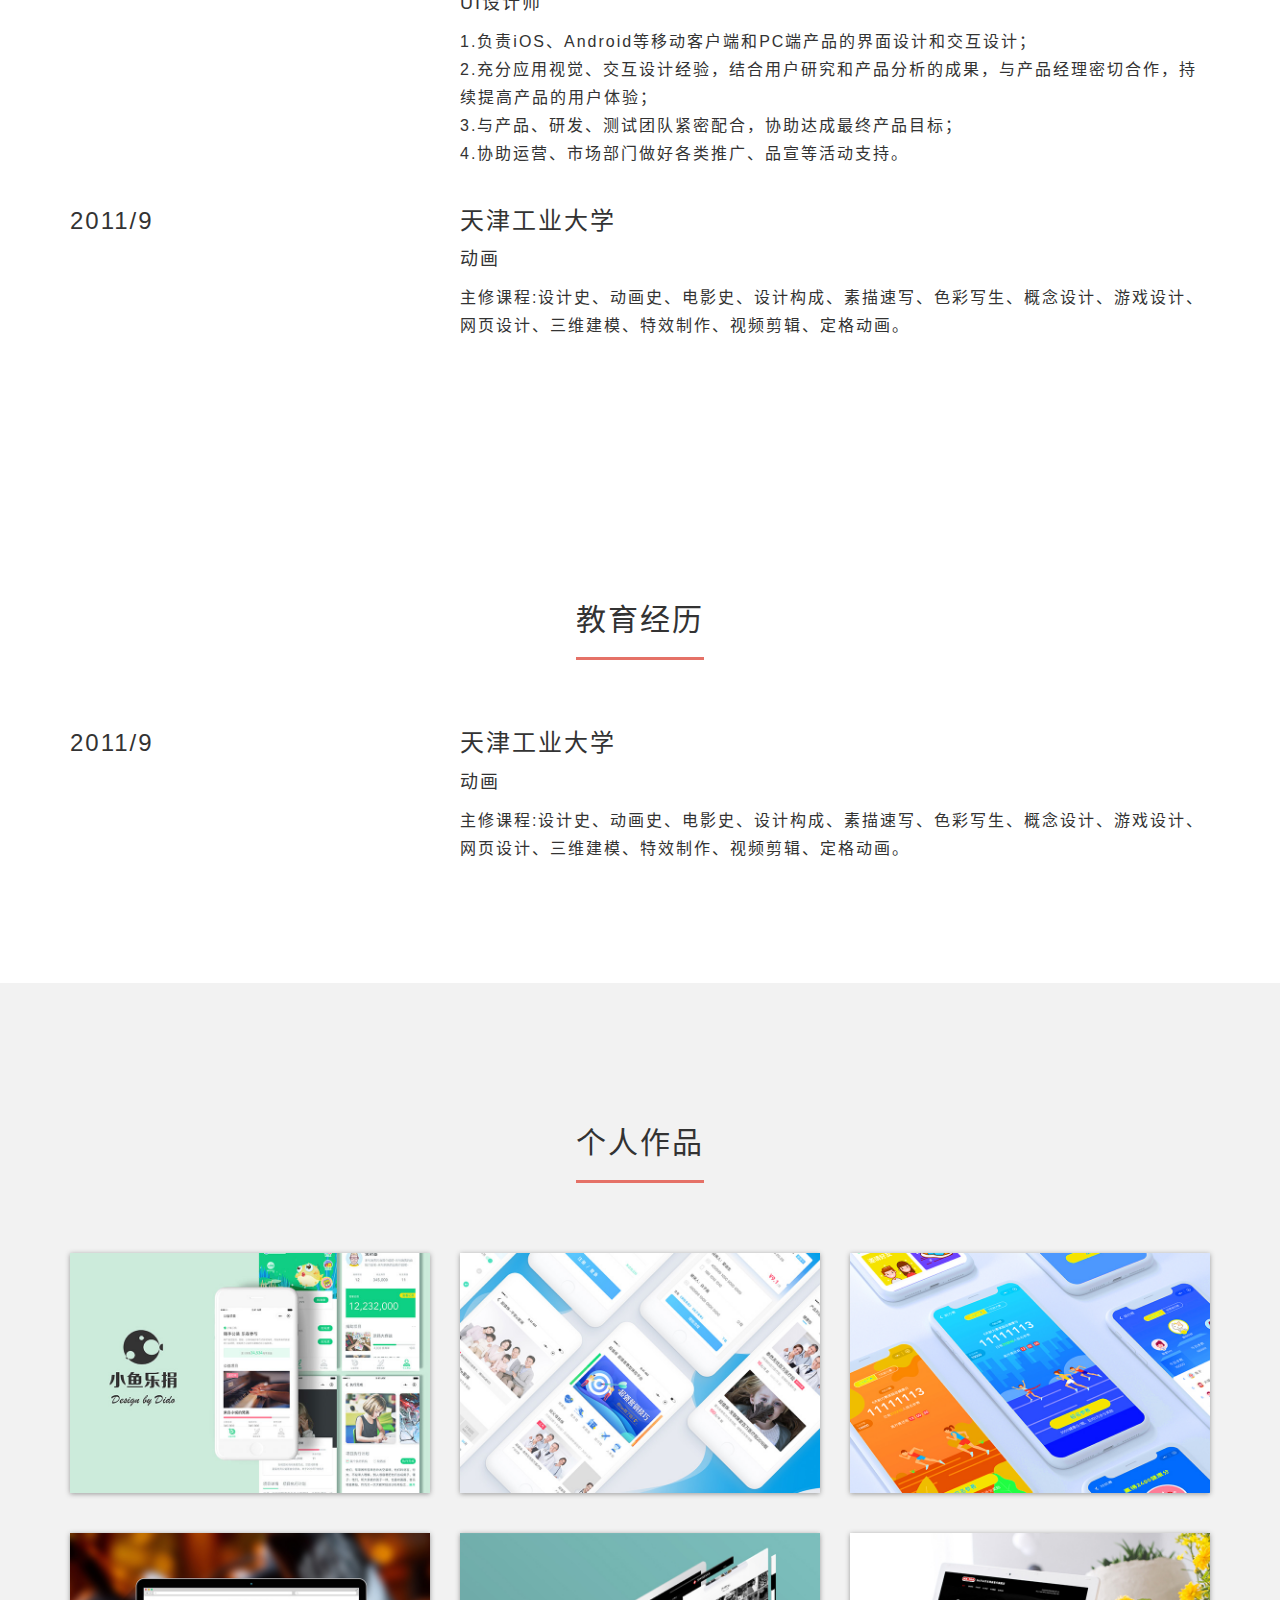
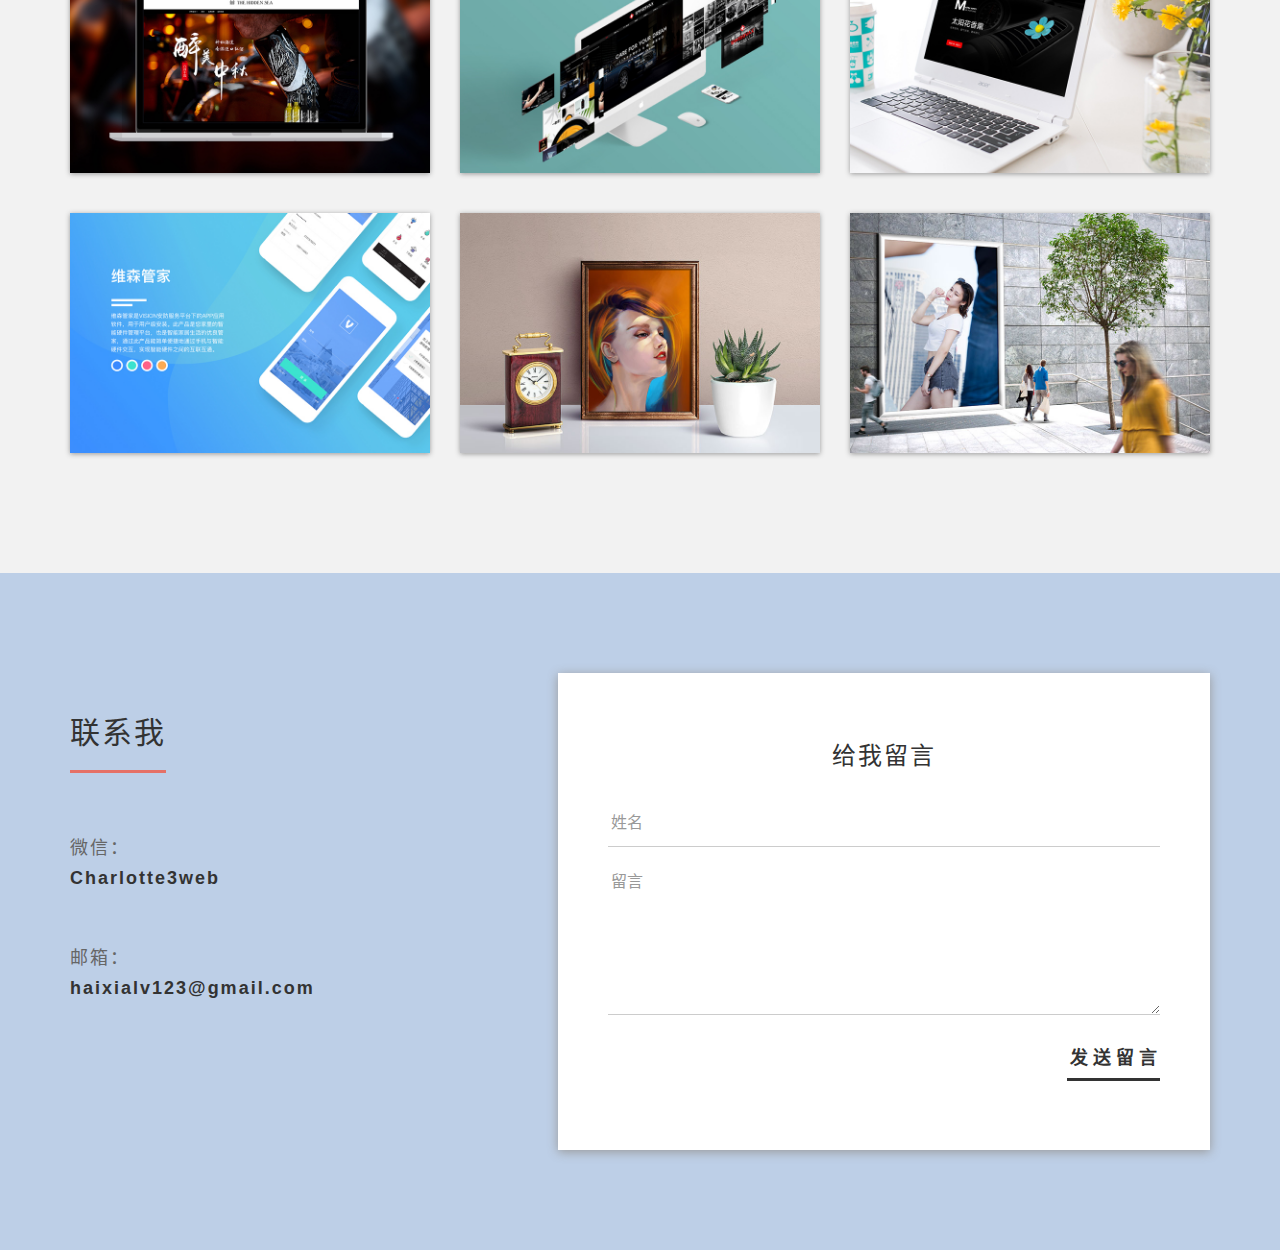
==== commit d322c319: "Update index.html" ====
--- a/index.html
+++ b/index.html
@@ -109,8 +109,8 @@
 
 					<p>我是一名UI设计师，现居住在北京，擅长主流风格的扁平设计和矢量插画。
 						<span class="hid"><br/> <br/>2014年，我去一家金融行业的公司做网页设计实习，有机会与很多设计师一起做界面设计的工作。我开始读各种界面设计和用户体验类的书，并学会了前端代码的编写。</span>
-						<br/> <br/><span class="hid">2015年，我毕业后一直从事UI设计的工作。近期还学习了Cinema 4d</span>我认为网站和App是商业和艺术完美结合的产物。他们可以让来自不同地区的用户前所未有的和企业进行互动。我做网站和App设计的目标是创造一件实用的艺术品。兼顾操作的简洁方便、界面的美观性和设备切换的无缝体验，努力满足用户的需求和调动用户的兴趣。
-						<br/><br/> 我是一个对生活和设计充满热情的人，喜欢音乐、电影、摄影、看书、羽毛球和一切与设计相关的东西。
+						<br/> <br/><span class="hid">2015年，我毕业后一直从事UI设计的工作。近期还学习了Cinema 4d。</span>我认为网站和App是商业和艺术完美结合的产物。他们可以让来自不同地区的用户前所未有的和企业进行互动。我做网站和App设计的目标是创造一件实用的艺术品，兼顾操作的简洁方便、界面的美观性和设备切换的无缝体验，努力满足用户的需求和调动用户的兴趣。
+						
 					</p>
 				</div>
 			</div>
@@ -170,6 +170,26 @@
 				</div>
 			</div>
 
+			<div class="row experience">
+				<div class="col-md-4">
+					<h3>2011/9</h3>
+				</div>
+				<div class="col-md-8">
+					<h3>天津工业大学</h3>
+					<h4>动画</h4>
+					<p> 主修课程:设计史、动画史、电影史、设计构成、素描速写、色彩写生、概念设计、游戏设计、网页设计、三维建模、特效制作、视频剪辑、定格动画。
+					</p>
+				</div>
+			</div>
+		</div>
+		<div class="container" id="item4">
+			<div class="row">
+				<div class="col-md-12  title">
+					<h2>教育经历</h2>
+				</div>
+			</div>
+			
+			
 			<div class="row experience">
 				<div class="col-md-4">
 					<h3>2011/9</h3>
